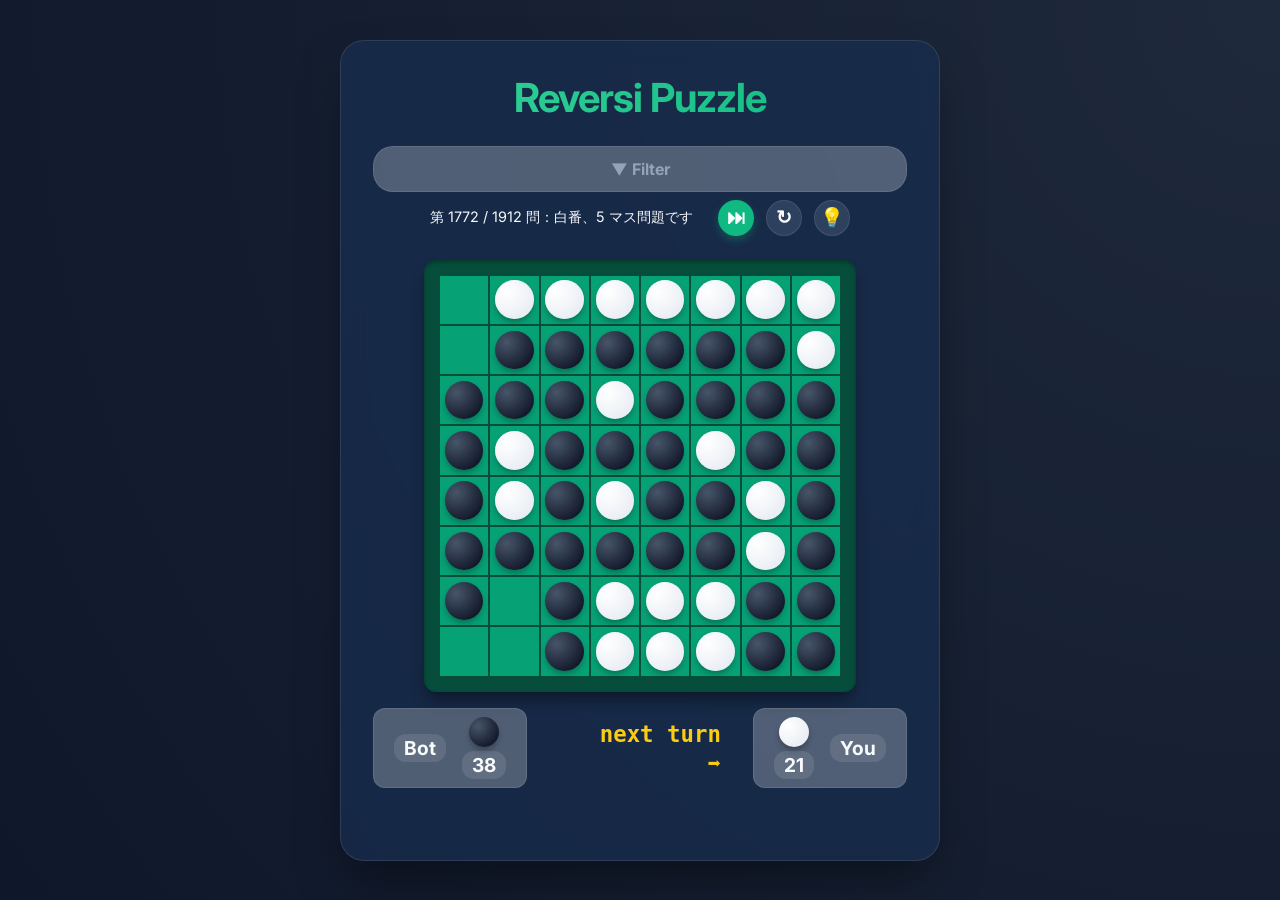
==== index.html @ d88c115d "hide filter-box on startup" ====
<!DOCTYPE html>
<html lang="ja">
<head>
    <meta charset="UTF-8">
    <meta name="viewport" content="width=device-width, initial-scale=1.0">
    <title>Reversi Puzzle</title>
    <link rel="stylesheet" href="style.css">
    <link rel="preconnect" href="https://fonts.googleapis.com">
    <link rel="preconnect" href="https://fonts.gstatic.com" crossorigin>
    <link href="https://fonts.googleapis.com/css2?family=Inter:wght@400;700&display=swap" rel="stylesheet">
</head>
<body>
    <div class="container">
        <header>
            <h1>Reversi Puzzle</h1>
            <div class="filter-panel control-panel consolidated" id="filter-panel">
                <div id="filter-header" class="filter-header">
                    <span>▼ Filter</span>
                </div>
                <div id="filter-content" class="filter-content hidden">
                    <div class="filter-section horizontal">
                        <span>手番絞り込み:</span>
                        <div class="radio-group">
                            <label><input type="radio" name="turn" value="all" checked> 全て</label>
                            <label><input type="radio" name="turn" value="X"> 黒番</label>
                            <label><input type="radio" name="turn" value="O"> 白番</label>
                        </div>
                    </div>
                    <div class="filter-divider"></div>
                    <div class="filter-section">
                        <div class="empty-cells-header">
                            <span>空きマス数:</span>
                            <button id="select-all-empty" class="btn-text">全選択</button>
                        </div>
                        <div class="checkbox-group">
                            <label><input type="checkbox" class="empty-check" value="2"> 2</label>
                            <label><input type="checkbox" class="empty-check" value="3" checked> 3</label>
                            <label><input type="checkbox" class="empty-check" value="4" checked> 4</label>
                            <label><input type="checkbox" class="empty-check" value="5" checked> 5</label>
                            <label><input type="checkbox" class="empty-check" value="6"> 6</label>
                            <label><input type="checkbox" class="empty-check" value="7"> 7</label>
                            <label><input type="checkbox" class="empty-check" value="8"> 8</label>
                        </div>
                    </div>
                    <div class="filter-divider"></div>
                    <div class="filter-actions" style="text-align: right; margin-top: 0.25rem;">
                        <button id="close-filter-btn" class="btn-text">▲ 折りたたむ</button>
                    </div>
                </div>
            </div>
        </header>
        
        <main>
            <div class="info-action-bar">
                <p id="puzzle-info">局面を読み込んでいます...</p>
                <div class="action-buttons">
                    <button id="next-button" class="btn-primary" title="別のパズル (N)">&#x23ED;</button>
                    <button id="reset-button" class="btn-secondary" title="始めからやり直す (R)">&#x21BB;</button>
                    <button id="hint-button" class="btn-secondary" title="ヒント (H)">&#x1F4A1;</button>
                </div>
            </div>

            <div id="board-container">
                <div id="board"></div>
            </div>
            
            <div class="controls">
                <div class="stone-counts">
                    <div class="player-info-group control-panel">
                        <span id="black-label" class="player-label">You</span>
                        <div class="count-item">
                            <div class="stone black"></div>
                            <span id="black-count" class="score-number">0</span>
                        </div>
                    </div>
                    <span id="turn-arrow" class="turn-arrow"></span>
                    <div class="player-info-group control-panel">
                        <div class="count-item">
                            <div class="stone white"></div>
                            <span id="white-count" class="score-number">0</span>
                        </div>
                        <span id="white-label" class="player-label">---</span>
                    </div>
                </div>
                <div id="turn-display" class="control-panel">
                    <span id="next-turn-msg"></span>
                </div>
            </div>
        </main>

        <!-- <footer>
            <p>&copy; 2026 MN Puzzle Lab</p>
        </footer> -->
    </div>
    <div id="modal-overlay" class="modal-overlay hidden">
        <div class="modal">
            <h2 id="modal-title">Notification</h2>
            <p id="modal-message"></p>
            <button id="modal-ok-btn" class="primary-button">OK</button>
        </div>
    </div>

    <script src="db.js"></script>
    <script src="script.js"></script>
</body>
</html>
---- style.css ----
:root {
    --bg-color: #0f172a;
    /* --card-bg: rgba(30, 41, 59, 0.7); */
    --card-bg: rgba(24, 46, 80, 0.7);
    --primary-color: #10b981;
    --primary-hover: #059669;
    --bg-dark: #020617;
    --text-main: #f8fafc;
    --text-muted: #94a3b8;
    --board-green: #07a176;
    --board-border: #064e3b;
    --black-stone: #020617;
    --white-stone: #ffffff;
    --glass-border: rgba(255, 255, 255, 0.1);
    --error-color: #ef4444;
}

.modal-overlay {
    position: fixed;
    top: 0;
    left: 0;
    width: 100%;
    height: 100%;
    background: rgba(0, 0, 0, 0.8);
    backdrop-filter: blur(8px);
    display: flex;
    justify-content: center;
    align-items: center;
    z-index: 1000;
    transition: opacity 0.3s ease;
}

.modal-overlay.hidden {
    opacity: 0;
    pointer-events: none;
    display: none;
}

.modal {
    background: var(--card-bg);
    border: 1px solid var(--glass-border);
    padding: 2.5rem;
    border-radius: 20px;
    text-align: center;
    max-width: 400px;
    width: 90%;
    box-shadow: 0 25px 50px -12px rgba(0, 0, 0, 0.5);
}

.modal h2 {
    color: var(--primary-color);
    margin-bottom: 1rem;
}

.modal p {
    margin-bottom: 2rem;
    font-size: 1.2rem;
}

* {
    margin: 0;
    padding: 0;
    box-sizing: border-box;
}

body {
    font-family: 'Inter', sans-serif;
    background-color: var(--bg-color);
    color: var(--text-main);
    display: flex;
    justify-content: center;
    align-items: center;
    min-height: 100vh;
    overflow-x: hidden;
    background: radial-gradient(circle at top right, #1e293b, #0f172a);
}

.container {
    max-width: 600px;
    width: 90%;
    text-align: center;
    padding: 2rem;
    background: var(--card-bg);
    backdrop-filter: blur(12px);
    border: 1px solid var(--glass-border);
    border-radius: 24px;
    box-shadow: 0 25px 50px -12px rgba(0, 0, 0, 0.5);
    animation: fadeIn 0.8s ease-out;
}

@keyframes fadeIn {
    from { opacity: 0; transform: translateY(20px); }
    to { opacity: 1; transform: translateY(0); }
}

header h1 {
    font-size: 2.5rem;
    margin-bottom: 0.5rem;
    background: linear-gradient(to right, #34d399, #10b981);
    -webkit-background-clip: text;
    background-clip: text;
    color: transparent;
    letter-spacing: -0.025em;
}

#puzzle-info {
    color: var(--text-dim);
    font-size: 0.9rem;
    margin: 0;
}

.info-action-bar {
    display: flex;
    justify-content: space-between;
    align-items: center;
    width: 100%;
    max-width: 420px;
    margin-bottom: 0.5rem;
}

header .consolidated {
    margin-top: 1.5rem;
}

main {
    display: flex;
    flex-direction: column;
    align-items: center;
    gap: 1rem;
}

#board-container {
    padding: 1rem;
    background: var(--board-border);
    border-radius: 12px;
    display: inline-block;
    box-shadow: inset 0 2px 4px rgba(0,0,0,0.3), 0 10px 15px -3px rgba(0,0,0,0.4);
}

#board {
    display: grid;
    grid-template-columns: repeat(8, 1fr);
    grid-template-rows: repeat(8, 1fr);
    gap: 2px;
    width: 320px;
    height: 320px;
}

@media (min-width: 480px) {
    #board {
        width: 400px;
        height: 400px;
    }
}

.cell {
    background-color: var(--board-green);
    display: flex;
    justify-content: center;
    align-items: center;
    position: relative;
    cursor: default;
}

.cell .hint-text {
    font-size: 0.8rem;
    font-weight: bold;
    color: rgba(255, 255, 255, 0.7);
    pointer-events: none;
    z-index: 5;
}

.stone {
    width: 80%;
    height: 80%;
    border-radius: 50%;
    box-shadow: 0 4px 6px -1px rgba(0, 0, 0, 0.3);
    transition: transform 0.3s cubic-bezier(0.34, 1.56, 0.64, 1);
}

.stone.black {
    /* background: radial-gradient(circle at 30% 30%, #475569 0%, #020617 70%); */ /* Sharper highlight */
    /* border: 1px solid rgba(255, 255, 255, 0.2); */ /* Defined edge */
    /* box-shadow: 0 2px 4px rgba(0, 0, 0, 0.8), inset 0 1px 0 rgba(255, 255, 255, 0.1); */ /* Crisp shadow */
    background: radial-gradient(circle at 30% 30%, #475569, var(--black-stone));
}

.stone.white {
    background: radial-gradient(circle at 30% 30%, #ffffff, #e2e8f0);
    color: #020617;
}

.stone {
    position: relative;
}

.stone.last-move::after {
    content: '';
    position: absolute;
    top: 50%;
    left: 50%;
    transform: translate(-50%, -50%);
    width: 25%;
    height: 25%;
    background-color: #ef4444;
    border-radius: 50%;
    box-shadow: 0 0 4px rgba(239, 68, 68, 0.8);
    z-index: 10;
}

.controls {
    display: flex;
    flex-direction: column;
    gap: 1.5rem;
    align-items: center;
}

.stone-counts {
    display: flex;
    align-items: center;
    gap: 1.5rem;
}

.player-info-group {
    /* Inherits from .control-panel */
    display: flex;
    align-items: center;
    gap: 1rem;
    padding: 0.5rem 1.25rem !important; /* Slightly more compact padding */
    border-radius: 12px !important; /* Smaller rounded corners */
}

.control-panel {
    display: flex;
    align-items: center;
    gap: 1rem;
    padding: 0.75rem 1.5rem;
    background: rgba(255, 255, 255, 0.25);
    border-radius: 9999px;
    border: 1px solid var(--glass-border);
}

#turn-display {
    font-size: 1.2rem;
    color: #facc15; /* Yellow (Tailwind yellow-400) */
    background: transparent;
    border: none;
    padding: 0.5rem;
}

.count-item {
    display: flex;
    flex-direction: column;
    align-items: center;
    gap: 0.25rem;
}

.count-item .stone {
    width: 30px;
    height: 30px;
}

.player-label {
    font-size: 1.2rem;
    font-weight: 700;
    color: var(--text-main);
    background: rgba(255, 255, 255, 0.1);
    padding: 2px 10px;
    border-radius: 12px;
    cursor: pointer;
    transition: background 0.2s;
}

.player-label:hover {
    background: rgba(255, 255, 255, 0.25);
}

.turn-arrow {
    font-weight: 800;
    color: #facc15; /* Yellow (Tailwind yellow-400) */
    padding: 0 0.5rem;
    min-width: 50px;
    font-family: monospace;
    font-size: 1.4rem;
    display: inline-block;
}

.player-indicator {
    display: none;
}

.player-indicator.black {
    background: radial-gradient(circle at 30% 30%, #475569, #020617);
}

.player-indicator.white {
    background: radial-gradient(circle at 30% 30%, #ffffff, #e2e8f0);
}

.radio-group {
    display: flex;
    gap: 1rem;
    align-items: center;
}

.radio-group label {
    display: flex;
    align-items: center;
    gap: 0.25rem;
    font-size: 0.9rem;
    cursor: pointer;
    padding: 0.25rem 0.5rem;
    background: rgba(255, 255, 255, 0.05);
    border-radius: 6px;
    transition: background 0.2s;
}

.radio-group label:hover {
    background: rgba(255, 255, 255, 0.1);
}

.radio-group input[type="radio"] {
    cursor: pointer;
    accent-color: var(--primary-color);
}

.control-panel.consolidated {
    flex-direction: column;
    align-items: stretch;
    padding: 0.75rem 1.25rem;
    border-radius: 20px;
    gap: 0.5rem;
    margin-bottom: 0.5rem;
    width: 100%;
}

.filter-header {
    cursor: pointer;
    text-align: center;
    font-weight: bold;
    color: var(--text-muted);
    transition: color 0.2s;
    user-select: none;
}

.filter-header:hover {
    color: var(--text-main);
}

.filter-header.hidden {
    display: none;
}

.filter-content {
    display: flex;
    flex-direction: column;
    gap: 0.5rem;
}

.filter-content.hidden {
    display: none;
}

.filter-section {
    display: flex;
    flex-direction: column;
    gap: 0.4rem;
}

.filter-section.horizontal {
    flex-direction: row;
    align-items: center;
    justify-content: space-between;
}

.filter-divider {
    height: 1px;
    background: rgba(255, 255, 255, 0.1);
    margin: 0.1rem 0;
}

.empty-cells-header {
    display: flex;
    justify-content: space-between;
    align-items: center;
    font-size: 0.9rem;
}

.checkbox-group {
    display: flex;
    flex-wrap: wrap;
    gap: 0.5rem;
    justify-content: center;
}

.checkbox-group label {
    display: flex;
    align-items: center;
    gap: 0.25rem;
    font-size: 0.85rem;
    cursor: pointer;
    padding: 0.25rem 0.5rem;
    background: rgba(255, 255, 255, 0.05);
    border-radius: 6px;
    transition: background 0.2s;
}

.checkbox-group label:hover {
    background: rgba(255, 255, 255, 0.1);
}

.empty-check {
    cursor: pointer;
    accent-color: var(--primary-color);
}

.btn-text {
    background: transparent;
    border: none;
    color: var(--primary-color);
    font-size: 0.8rem;
    font-weight: 700;
    cursor: pointer;
    padding: 2px 6px;
    border-radius: 4px;
    transition: background 0.2s;
}

.btn-text:hover {
    background: rgba(16, 185, 129, 0.1);
}

.action-buttons {
    display: flex;
    gap: 0.75rem;
    align-items: center;
}

.btn-primary, .btn-secondary {
    width: 36px;
    height: 36px;
    padding: 0;
    display: flex;
    align-items: center;
    justify-content: center;
    font-size: 1.2rem;
    font-weight: 700;
    border: none;
    border-radius: 50%;
    cursor: pointer;
    transition: all 0.2s;
    white-space: nowrap;
}

.btn-primary {
    color: white;
    background: var(--primary-color);
    box-shadow: 0 4px 10px rgba(16, 185, 129, 0.3);
}

.btn-primary:hover {
    background: var(--primary-hover);
    transform: translateY(-2px);
    box-shadow: 0 10px 15px -3px rgba(16, 185, 129, 0.4);
}

.btn-secondary {
    color: var(--text-color);
    background: rgba(255, 255, 255, 0.1);
    backdrop-filter: blur(4px);
    border: 1px solid rgba(255, 255, 255, 0.1);
}

#hint-button.active {
    background: var(--primary-color);
    box-shadow: 0 0 15px rgba(16, 185, 129, 0.4);
    border-color: rgba(255, 255, 255, 0.5);
    color: white;
}

.btn-secondary:hover {
    background: rgba(255, 255, 255, 0.2);
    transform: translateY(-2px);
}

.btn-primary:active, .btn-secondary:active {
    transform: translateY(0);
}

.score-number {
    font-size: 1.2rem;
    font-weight: 700;
    color: var(--text-main);
    background: rgba(255, 255, 255, 0.1);
    padding: 2px 10px;
    border-radius: 12px;
    cursor: pointer;
    transition: background 0.2s;
}

footer {
    margin-top: 2rem;
    font-size: 0.75rem;
    color: var(--text-dim);
}
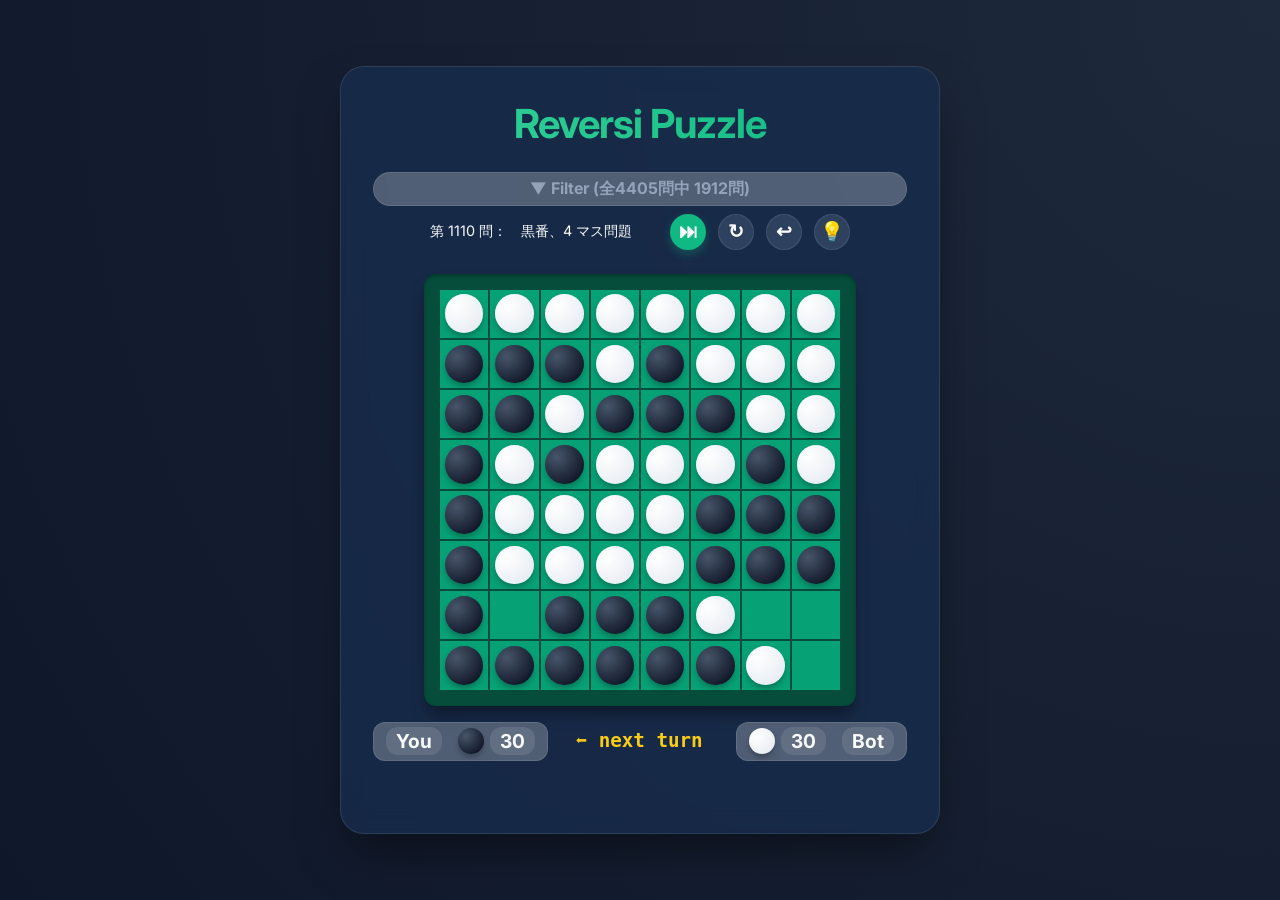
==== commit 01af5d7e: "update" ====
--- a/index.html
+++ b/index.html
@@ -56,6 +56,7 @@
                 <div class="action-buttons">
                     <button id="next-button" class="btn-primary" title="別のパズル (N)">&#x23ED;</button>
                     <button id="reset-button" class="btn-secondary" title="始めからやり直す (R)">&#x21BB;</button>
+                    <button id="undo-button" class="btn-secondary" title="１手戻る (U)">&#x21A9;</button>
                     <button id="hint-button" class="btn-secondary" title="ヒント (H)">&#x1F4A1;</button>
                 </div>
             </div>
--- a/style.css
+++ b/style.css
@@ -225,9 +225,9 @@
     /* Inherits from .control-panel */
     display: flex;
     align-items: center;
-    gap: 1rem;
-    padding: 0.5rem 1.25rem !important; /* Slightly more compact padding */
-    border-radius: 12px !important; /* Smaller rounded corners */
+    gap: 0.5rem;
+    padding: 0.3rem 0.75rem !important;
+    border-radius: 12px !important;
 }
 
 .control-panel {
@@ -250,14 +250,14 @@
 
 .count-item {
     display: flex;
-    flex-direction: column;
-    align-items: center;
-    gap: 0.25rem;
+    flex-direction: row;
+    align-items: center;
+    gap: 0.35rem;
 }
 
 .count-item .stone {
-    width: 30px;
-    height: 30px;
+    width: 26px;
+    height: 26px;
 }
 
 .player-label {
@@ -278,10 +278,10 @@
 .turn-arrow {
     font-weight: 800;
     color: #facc15; /* Yellow (Tailwind yellow-400) */
-    padding: 0 0.5rem;
+    padding: 0 0.25rem;
     min-width: 50px;
     font-family: monospace;
-    font-size: 1.4rem;
+    font-size: 1.2rem;
     display: inline-block;
 }
 
@@ -334,6 +334,12 @@
     width: 100%;
 }
 
+/* 折りたたみ中はパディングを縮小 */
+.control-panel.consolidated:has(.filter-content.hidden) {
+    padding-top: 0.3rem;
+    padding-bottom: 0.3rem;
+}
+
 .filter-header {
     cursor: pointer;
     text-align: center;
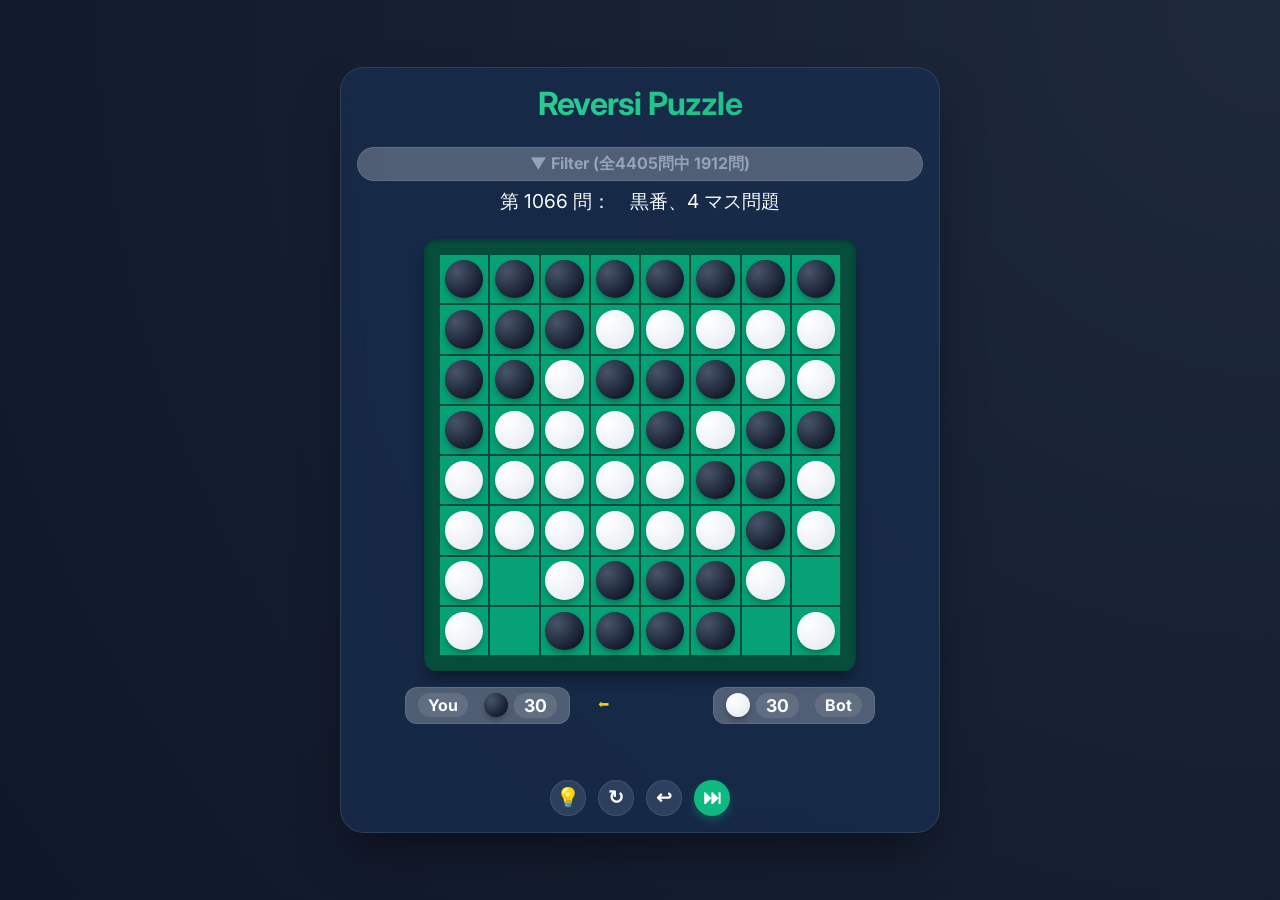
==== commit 057df20a: "changed layout" ====
--- a/index.html
+++ b/index.html
@@ -53,12 +53,6 @@
         <main>
             <div class="info-action-bar">
                 <p id="puzzle-info">局面を読み込んでいます...</p>
-                <div class="action-buttons">
-                    <button id="next-button" class="btn-primary" title="別のパズル (N)">&#x23ED;</button>
-                    <button id="reset-button" class="btn-secondary" title="始めからやり直す (R)">&#x21BB;</button>
-                    <button id="undo-button" class="btn-secondary" title="１手戻る (U)">&#x21A9;</button>
-                    <button id="hint-button" class="btn-secondary" title="ヒント (H)">&#x1F4A1;</button>
-                </div>
             </div>
 
             <div id="board-container">
@@ -87,6 +81,12 @@
                     <span id="next-turn-msg"></span>
                 </div>
             </div>
+            <div class="action-buttons">
+                <button id="hint-button" class="btn-secondary" title="ヒント (H)">&#x1F4A1;</button>
+                <button id="reset-button" class="btn-secondary" title="始めからやり直す (R)">&#x21BB;</button>
+                <button id="undo-button" class="btn-secondary" title="１手戻る (U)">&#x21A9;</button>
+                <button id="next-button" class="btn-primary" title="別の問題 (N)">&#x23ED;</button>
+            </div>
         </main>
 
         <!-- <footer>
--- a/style.css
+++ b/style.css
@@ -79,7 +79,7 @@
     max-width: 600px;
     width: 90%;
     text-align: center;
-    padding: 2rem;
+    padding: 1rem;
     background: var(--card-bg);
     backdrop-filter: blur(12px);
     border: 1px solid var(--glass-border);
@@ -94,8 +94,10 @@
 }
 
 header h1 {
-    font-size: 2.5rem;
-    margin-bottom: 0.5rem;
+    font-size: 2rem;
+    margin-top: 0;
+    margin-bottom: 0;
+    padding: 0;
     background: linear-gradient(to right, #34d399, #10b981);
     -webkit-background-clip: text;
     background-clip: text;
@@ -105,8 +107,10 @@
 
 #puzzle-info {
     color: var(--text-dim);
-    font-size: 0.9rem;
+    font-size: 1.2rem;
     margin: 0;
+    text-align: center;
+    width: 100%;
 }
 
 .info-action-bar {
@@ -256,12 +260,12 @@
 }
 
 .count-item .stone {
-    width: 26px;
-    height: 26px;
+    width: 24px;
+    height: 24px;
 }
 
 .player-label {
-    font-size: 1.2rem;
+    font-size: 1.0rem;
     font-weight: 700;
     color: var(--text-main);
     background: rgba(255, 255, 255, 0.1);
@@ -494,7 +498,7 @@
 }
 
 .score-number {
-    font-size: 1.2rem;
+    font-size: 1.1rem;
     font-weight: 700;
     color: var(--text-main);
     background: rgba(255, 255, 255, 0.1);
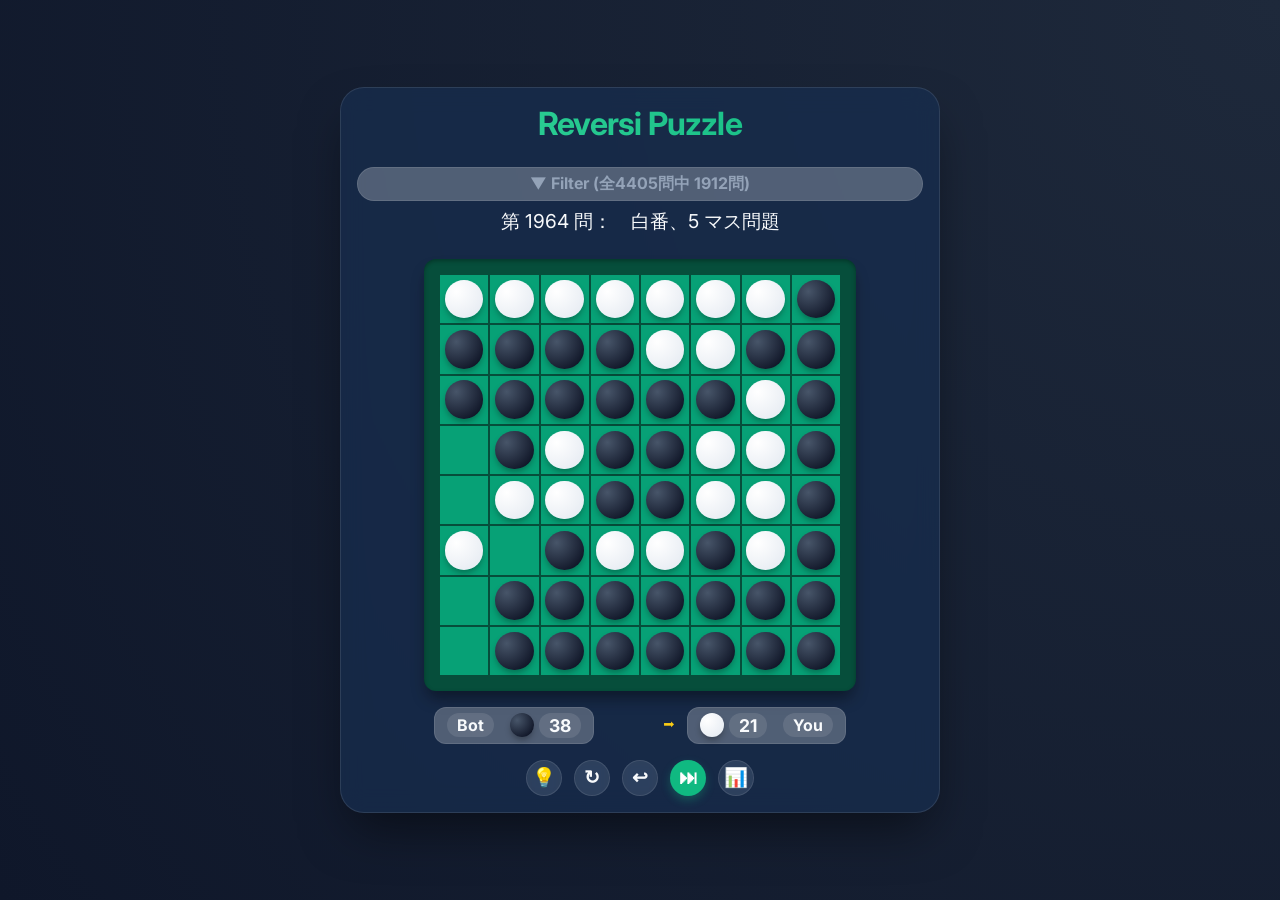
==== commit 2dba3148: "feat: save statistics to IndexedDB" ====
--- a/index.html
+++ b/index.html
@@ -86,6 +86,7 @@
                 <button id="reset-button" class="btn-secondary" title="始めからやり直す (R)">&#x21BB;</button>
                 <button id="undo-button" class="btn-secondary" title="１手戻る (U)">&#x21A9;</button>
                 <button id="next-button" class="btn-primary" title="別の問題 (N)">&#x23ED;</button>
+                <button id="stats-button" class="btn-secondary" title="統計">📊</button>
             </div>
         </main>
 
@@ -96,8 +97,11 @@
     <div id="modal-overlay" class="modal-overlay hidden">
         <div class="modal">
             <h2 id="modal-title">Notification</h2>
-            <p id="modal-message"></p>
-            <button id="modal-ok-btn" class="primary-button">OK</button>
+            <div id="modal-message"></div>
+            <div id="modal-actions" style="margin-top:0.75rem; text-align:right;">
+                <button id="clear-stats-btn" class="btn-text" style="display:none;">記録を消去</button>
+                <button id="modal-ok-btn" class="primary-button">OK</button>
+            </div>
         </div>
     </div>
 
--- a/style.css
+++ b/style.css
@@ -222,7 +222,9 @@
 .stone-counts {
     display: flex;
     align-items: center;
-    gap: 1.5rem;
+    gap: 0.5rem;
+
+    width: 100%;
 }
 
 .player-info-group {
@@ -232,6 +234,7 @@
     gap: 0.5rem;
     padding: 0.3rem 0.75rem !important;
     border-radius: 12px !important;
+    white-space: nowrap;
 }
 
 .control-panel {
@@ -247,9 +250,12 @@
 #turn-display {
     font-size: 1.2rem;
     color: #facc15; /* Yellow (Tailwind yellow-400) */
-    background: transparent;
+    /* background: transparent; */
+    background: rgba(255, 255, 255, 0.589);
     border: none;
     padding: 0.5rem;
+    /* flex: 1; */
+    display: none;
 }
 
 .count-item {
@@ -287,6 +293,10 @@
     font-family: monospace;
     font-size: 1.2rem;
     display: inline-block;
+    width: 100%;
+    vertical-align: middle;
+    white-space: nowrap;
+    flex: 1;
 }
 
 .player-indicator {
@@ -513,3 +523,11 @@
     font-size: 0.75rem;
     color: var(--text-dim);
 }
+
+.modal .primary-button,
+#modal-ok-btn {
+    min-width: 80px;      /* 横幅を広くする */
+    padding: 0.5rem 1rem;  /* 上下の余白を増やす（縦方向のパディング） */
+    border-radius: 10px;
+    font-weight: 700;
+}
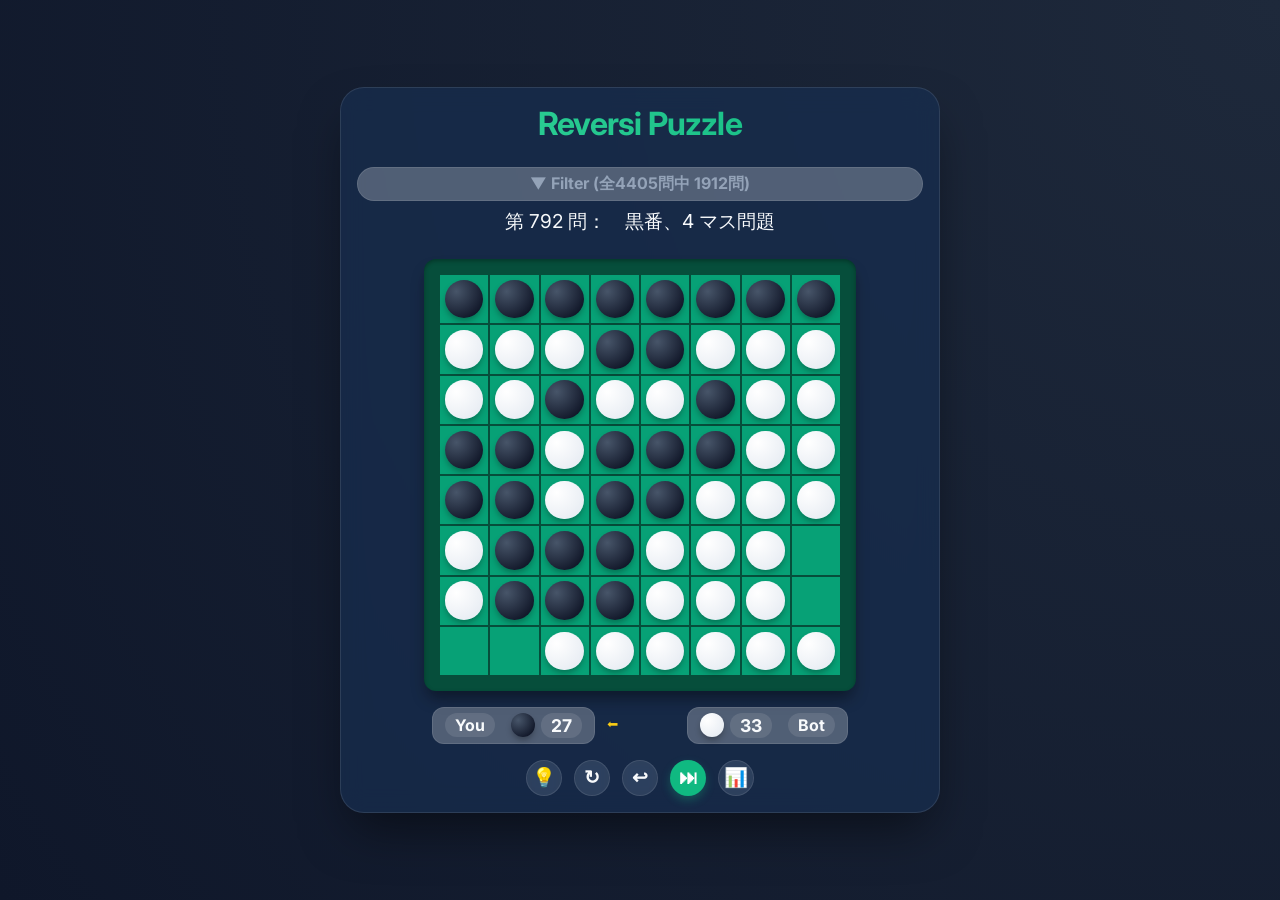
==== commit 20981d3d: "added "delete 0 failure records" button" ====
--- a/index.html
+++ b/index.html
@@ -86,7 +86,7 @@
                 <button id="reset-button" class="btn-secondary" title="始めからやり直す (R)">&#x21BB;</button>
                 <button id="undo-button" class="btn-secondary" title="１手戻る (U)">&#x21A9;</button>
                 <button id="next-button" class="btn-primary" title="別の問題 (N)">&#x23ED;</button>
-                <button id="stats-button" class="btn-secondary" title="統計">📊</button>
+                <button id="stats-button" class="btn-secondary" title="統計 (S)">📊</button>
             </div>
         </main>
 
@@ -99,7 +99,8 @@
             <h2 id="modal-title">Notification</h2>
             <div id="modal-message"></div>
             <div id="modal-actions" style="margin-top:0.75rem; text-align:right;">
-                <button id="clear-stats-btn" class="btn-text" style="display:none;">記録を消去</button>
+                <button id="clear-stats-btn" class="btn-text" style="display:none;">全ての記録を消去</button>
+                <button id="clear-zero-fail-btn" class="btn-text" style="display:none;">失敗0を消去</button>
                 <button id="modal-ok-btn" class="primary-button">OK</button>
             </div>
         </div>
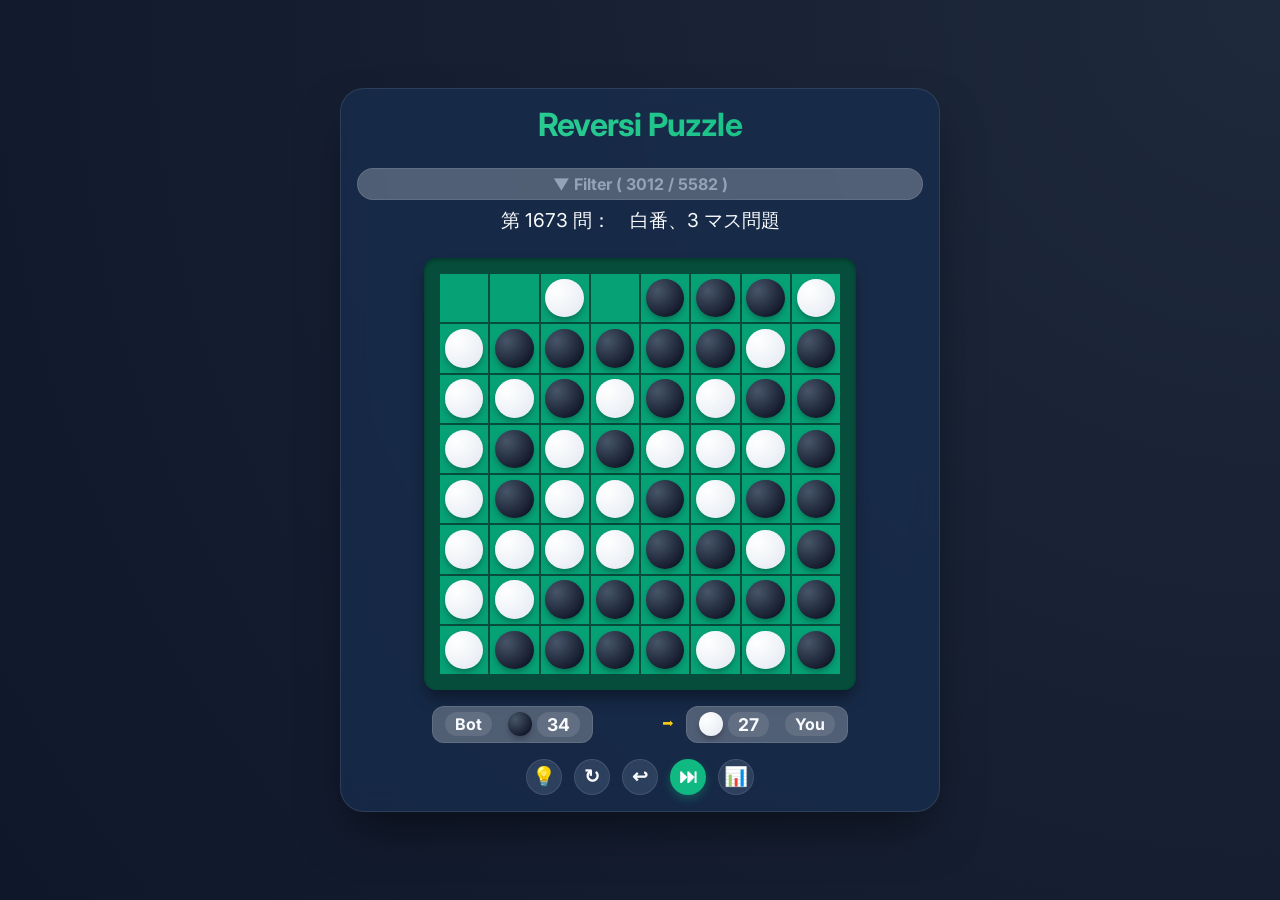
==== commit a7756ec1: "added filter-counter" ====
--- a/index.html
+++ b/index.html
@@ -18,6 +18,7 @@
                     <span>▼ Filter</span>
                 </div>
                 <div id="filter-content" class="filter-content hidden">
+                    <div id="filter-count" class="filter-count"></div>
                     <div class="filter-section horizontal">
                         <span>手番絞り込み:</span>
                         <div class="radio-group">
--- a/style.css
+++ b/style.css
@@ -381,6 +381,16 @@
     display: none;
 }
 
+.filter-count {
+    color: var(--text-main);
+    /* background: rgba(255, 255, 255, 0.1); */
+    /* padding: 2px 6px;
+    border-radius: 8px; */
+    margin:0.5rem 0; 
+    font-size:0.9rem; 
+    /* color:#333; */
+}
+
 .filter-section {
     display: flex;
     flex-direction: column;
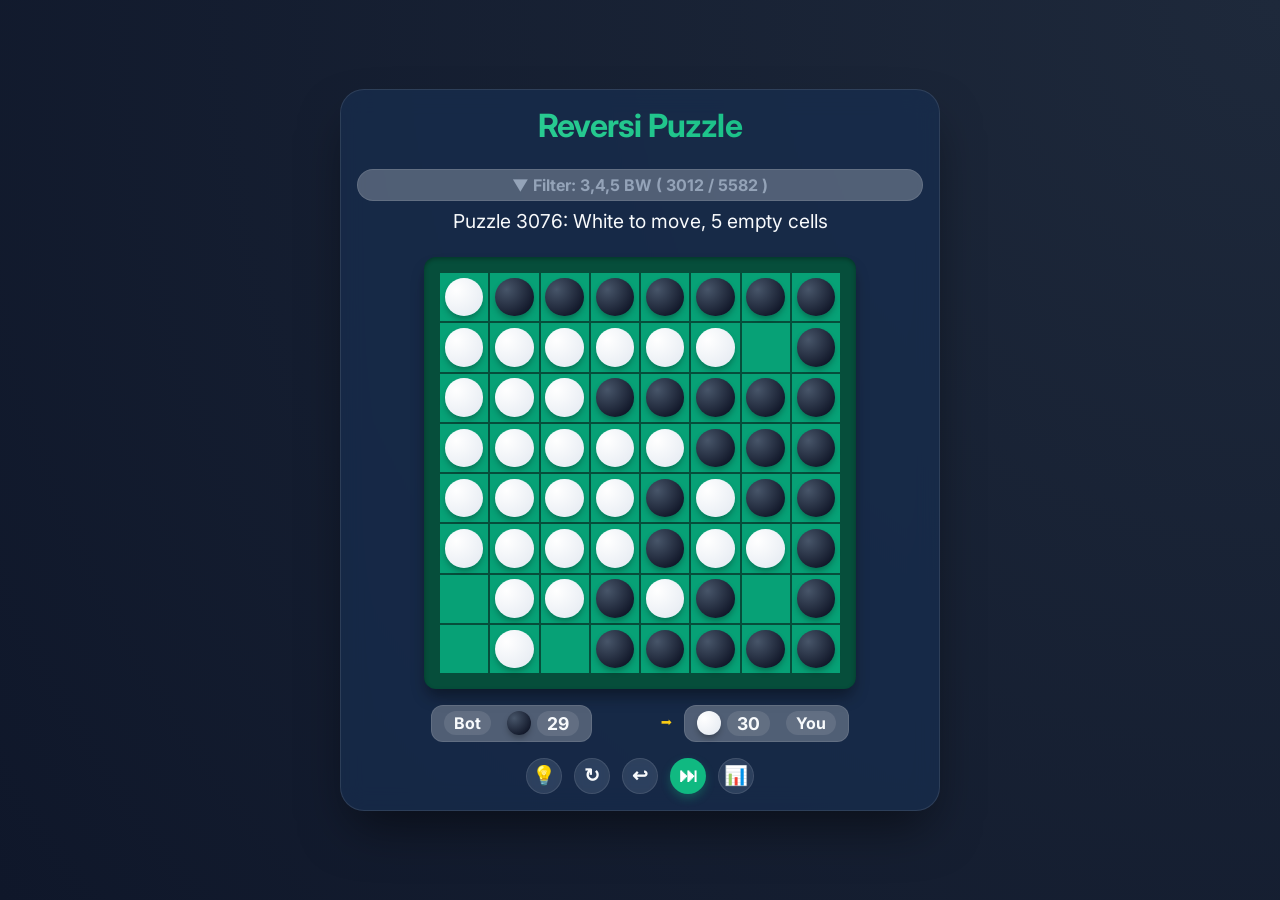
==== commit 93904ef6: "Japanese to English" ====
--- a/index.html
+++ b/index.html
@@ -1,5 +1,5 @@
 <!DOCTYPE html>
-<html lang="ja">
+<html lang="en">
 <head>
     <meta charset="UTF-8">
     <meta name="viewport" content="width=device-width, initial-scale=1.0">
@@ -20,18 +20,18 @@
                 <div id="filter-content" class="filter-content hidden">
                     <div id="filter-count" class="filter-count"></div>
                     <div class="filter-section horizontal">
-                        <span>手番絞り込み:</span>
+                        <span>Turn filter:</span>
                         <div class="radio-group">
-                            <label><input type="radio" name="turn" value="all" checked> 全て</label>
-                            <label><input type="radio" name="turn" value="X"> 黒番</label>
-                            <label><input type="radio" name="turn" value="O"> 白番</label>
+                            <label><input type="radio" name="turn" value="all" checked> all</label>
+                            <label><input type="radio" name="turn" value="X"> Black</label>
+                            <label><input type="radio" name="turn" value="O"> White</label>
                         </div>
                     </div>
                     <div class="filter-divider"></div>
                     <div class="filter-section">
                         <div class="empty-cells-header">
-                            <span>空きマス数:</span>
-                            <button id="select-all-empty" class="btn-text">全選択</button>
+                            <span>Empty cells:</span>
+                            <button id="select-all-empty" class="btn-text">check all</button>
                         </div>
                         <div class="checkbox-group">
                             <label><input type="checkbox" class="empty-check" value="2"> 2</label>
@@ -45,7 +45,7 @@
                     </div>
                     <div class="filter-divider"></div>
                     <div class="filter-actions" style="text-align: right; margin-top: 0.25rem;">
-                        <button id="close-filter-btn" class="btn-text">▲ 折りたたむ</button>
+                        <button id="close-filter-btn" class="btn-text">▲ Collapse</button>
                     </div>
                 </div>
             </div>
@@ -53,7 +53,7 @@
         
         <main>
             <div class="info-action-bar">
-                <p id="puzzle-info">局面を読み込んでいます...</p>
+                <p id="puzzle-info">Loading puzzles...</p>
             </div>
 
             <div id="board-container">
@@ -83,11 +83,11 @@
                 </div>
             </div>
             <div class="action-buttons">
-                <button id="hint-button" class="btn-secondary" title="ヒント (H)">&#x1F4A1;</button>
-                <button id="reset-button" class="btn-secondary" title="始めからやり直す (R)">&#x21BB;</button>
-                <button id="undo-button" class="btn-secondary" title="１手戻る (U)">&#x21A9;</button>
-                <button id="next-button" class="btn-primary" title="別の問題 (N)">&#x23ED;</button>
-                <button id="stats-button" class="btn-secondary" title="統計 (S)">📊</button>
+                <button id="hint-button" class="btn-secondary" title="Hint (H)">&#x1F4A1;</button>
+                <button id="reset-button" class="btn-secondary" title="Restart (R)">&#x21BB;</button>
+                <button id="undo-button" class="btn-secondary" title="Undo (U)">&#x21A9;</button>
+                <button id="next-button" class="btn-primary" title="Next puzzle (N)">&#x23ED;</button>
+                <button id="stats-button" class="btn-secondary" title="Stats (S)">📊</button>
             </div>
         </main>
 
@@ -100,8 +100,8 @@
             <h2 id="modal-title">Notification</h2>
             <div id="modal-message"></div>
             <div id="modal-actions" style="margin-top:0.75rem; text-align:right;">
-                <button id="clear-stats-btn" class="btn-text" style="display:none;">全ての記録を消去</button>
-                <button id="clear-zero-fail-btn" class="btn-text" style="display:none;">失敗0を消去</button>
+                <button id="clear-stats-btn" class="btn-text" style="display:none;">Clear all records</button>
+                <button id="clear-zero-fail-btn" class="btn-text" style="display:none;">Clear zero-fail records</button>
                 <button id="modal-ok-btn" class="primary-button">OK</button>
             </div>
         </div>
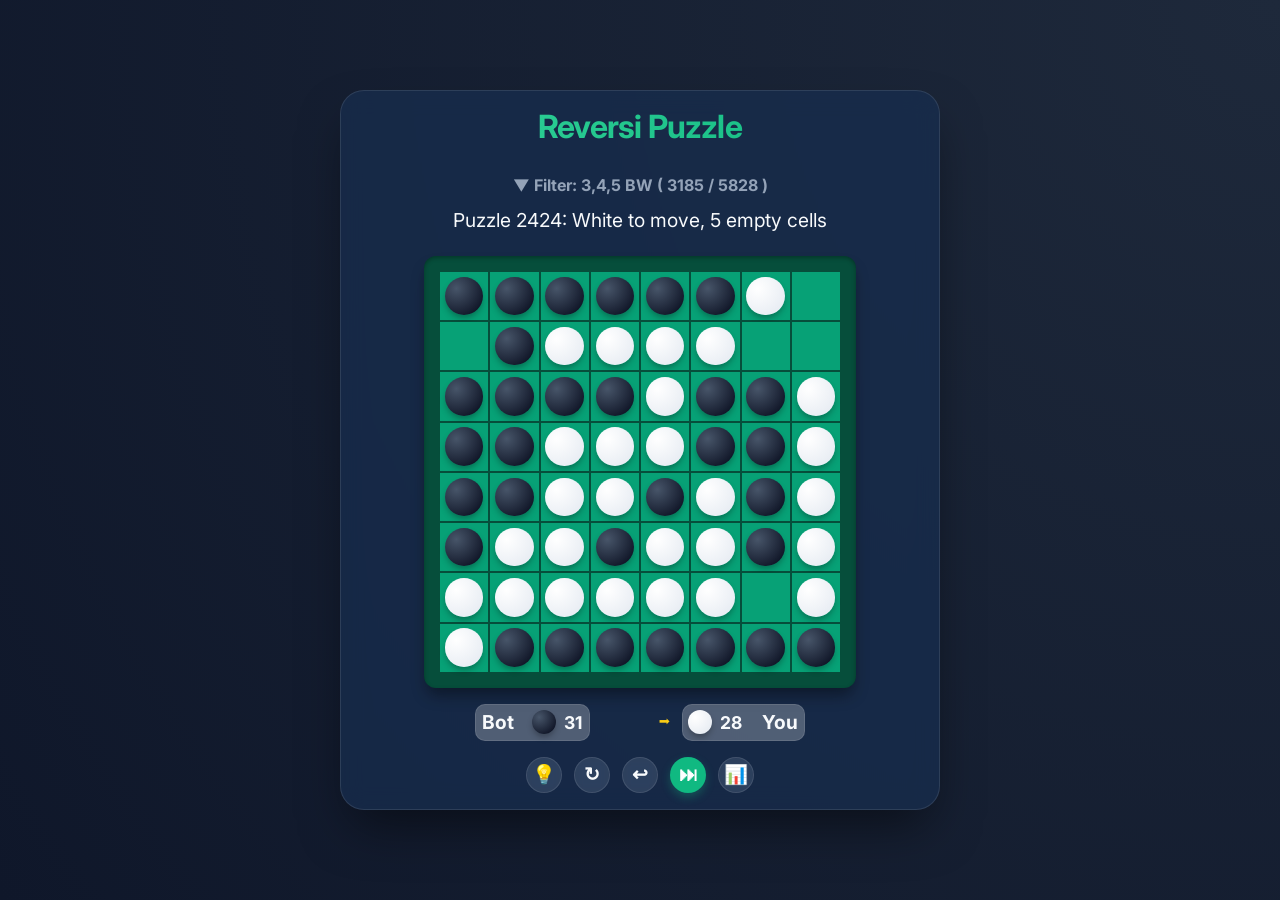
==== commit ef69d413: "added 9-cells filter button" ====
--- a/index.html
+++ b/index.html
@@ -41,6 +41,7 @@
                             <label><input type="checkbox" class="empty-check" value="6"> 6</label>
                             <label><input type="checkbox" class="empty-check" value="7"> 7</label>
                             <label><input type="checkbox" class="empty-check" value="8"> 8</label>
+                            <label><input type="checkbox" class="empty-check" value="9"> 9</label>
                         </div>
                     </div>
                     <div class="filter-divider"></div>
--- a/style.css
+++ b/style.css
@@ -231,10 +231,11 @@
     /* Inherits from .control-panel */
     display: flex;
     align-items: center;
-    gap: 0.5rem;
-    padding: 0.3rem 0.75rem !important;
-    border-radius: 12px !important;
+    gap: 0.15rem;
+    padding: 0.22rem 0.3rem !important;
+    border-radius: 10px !important;
     white-space: nowrap;
+    min-width: 0; /* allow shrinking */
 }
 
 .control-panel {
@@ -271,12 +272,13 @@
 }
 
 .player-label {
-    font-size: 1.0rem;
+    font-size: 1.2rem;
     font-weight: 700;
     color: var(--text-main);
-    background: rgba(255, 255, 255, 0.1);
-    padding: 2px 10px;
-    border-radius: 12px;
+    /* background: rgba(255, 255, 255, 0.1); */
+    background: rgba(255, 255, 255, 0);
+    padding: 2px; /*2px 10px; */
+    /* border-radius: 12px; */
     cursor: pointer;
     transition: background 0.2s;
 }
@@ -354,6 +356,14 @@
     padding-bottom: 0.3rem;
 }
 
+/* When the filter panel is collapsed: remove border and make background transparent */
+.control-panel.consolidated:has(.filter-content.hidden) {
+    background: transparent;
+    border: none;
+    box-shadow: none;
+    backdrop-filter: none;
+}
+
 .filter-header {
     cursor: pointer;
     text-align: center;
@@ -521,8 +531,8 @@
     font-size: 1.1rem;
     font-weight: 700;
     color: var(--text-main);
-    background: rgba(255, 255, 255, 0.1);
-    padding: 2px 10px;
+    background: rgba(255, 255, 255, 0);
+    padding: 2px 2px;
     border-radius: 12px;
     cursor: pointer;
     transition: background 0.2s;
@@ -540,4 +550,5 @@
     padding: 0.5rem 1rem;  /* 上下の余白を増やす（縦方向のパディング） */
     border-radius: 10px;
     font-weight: 700;
-}
+    margin-top: 1rem;
+}
